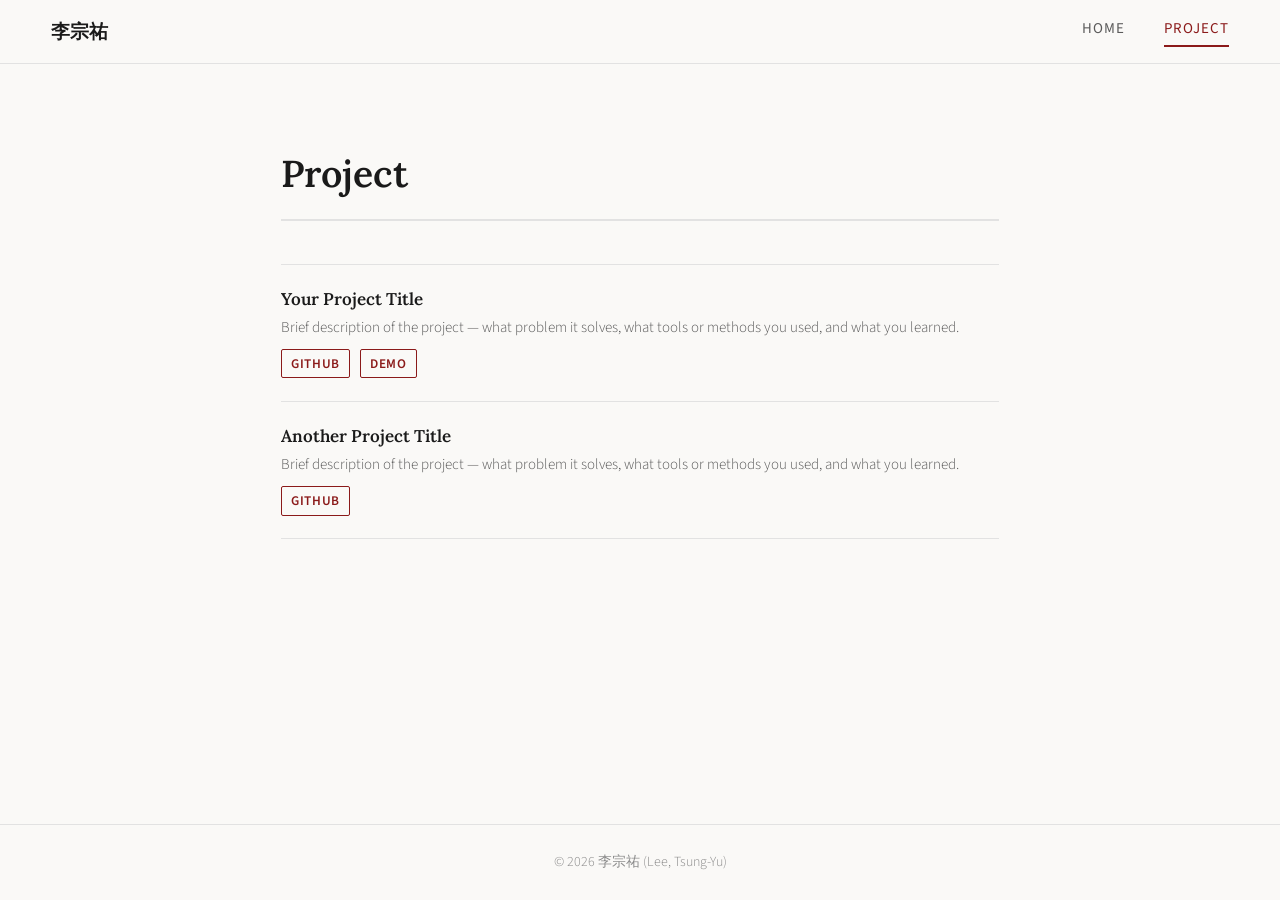
==== project.html @ 2915f581 "Initial Website updated" ====
<!DOCTYPE html>
<html lang="en">
<head>
  <meta charset="UTF-8" />
  <meta name="viewport" content="width=device-width, initial-scale=1.0" />
  <title>Project — 李宗祐</title>
  <link rel="stylesheet" href="style.css" />
  <link rel="preconnect" href="https://fonts.googleapis.com">
  <link href="https://fonts.googleapis.com/css2?family=Lora:ital,wght@0,400;0,600;1,400&family=Source+Sans+3:wght@300;400;600&display=swap" rel="stylesheet">
</head>
<body>

  <!-- NAV -->
  <header class="site-header">
    <a href="index.html" class="site-logo">李宗祐</a>
    <nav class="site-nav">
      <a href="index.html" class="nav-link">Home</a>
      <a href="project.html" class="nav-link active">Project</a>
    </nav>
  </header>

  <!-- MAIN CONTENT -->
  <main class="container page-content">
    <h1 class="page-title">Project</h1>

    <div class="pub-list">

      <!-- Project 1 -->
      <div class="pub-item">
        <p class="pub-title">Your Project Title</p>
        <p class="pub-authors">Brief description of the project — what problem it solves, what tools or methods you used, and what you learned.</p>
        <div class="pub-links">
          <a href="https://github.com/yourusername/project" class="pub-link" target="_blank">GitHub</a>
          <a href="#" class="pub-link">Demo</a>
        </div>
      </div>

      <!-- Project 2 -->
      <div class="pub-item">
        <p class="pub-title">Another Project Title</p>
        <p class="pub-authors">Brief description of the project — what problem it solves, what tools or methods you used, and what you learned.</p>
        <div class="pub-links">
          <a href="#" class="pub-link">GitHub</a>
        </div>
      </div>

    </div>
  </main>

  <!-- FOOTER -->
  <footer class="site-footer">
    <p>&copy; <span id="year"></span> 李宗祐 (Lee, Tsung-Yu)</p>
  </footer>

  <script>
    document.getElementById('year').textContent = new Date().getFullYear();
  </script>
</body>
</html>
---- style.css ----
/* ============================================================
   GLOBAL RESET & BASE
   ============================================================ */
*, *::before, *::after {
  box-sizing: border-box;
  margin: 0;
  padding: 0;
}

:root {
  --ink:        #1a1a1a;
  --ink-muted:  #5a5a5a;
  --ink-light:  #8a8a8a;
  --rule:       #e2e2e2;
  --accent:     #8b1a1a;   /* deep crimson — dignified, academic */
  --bg:         #faf9f7;   /* warm off-white, like good paper */
  --white:      #ffffff;

  --font-serif:  'Lora', Georgia, 'Times New Roman', serif;
  --font-sans:   'Source Sans 3', 'Helvetica Neue', Helvetica, sans-serif;

  --header-h:   64px;
  --max-w:      820px;
  --side-pad:   clamp(1.25rem, 5vw, 3rem);
}

html {
  font-size: 17px;
  scroll-behavior: smooth;
}

body {
  background: var(--bg);
  color: var(--ink);
  font-family: var(--font-sans);
  font-weight: 300;
  line-height: 1.75;
  min-height: 100vh;
  display: flex;
  flex-direction: column;
}

a {
  color: var(--accent);
  text-decoration: none;
}
a:hover { text-decoration: underline; }

img { max-width: 100%; display: block; }

/* ============================================================
   HEADER / NAV
   ============================================================ */
.site-header {
  position: sticky;
  top: 0;
  z-index: 100;
  background: var(--bg);
  border-bottom: 1px solid var(--rule);
  height: var(--header-h);
  display: flex;
  align-items: center;
  justify-content: space-between;
  padding: 0 var(--side-pad);
  max-width: 100%;
}

.site-logo {
  font-family: var(--font-serif);
  font-size: 1.1rem;
  font-weight: 600;
  color: var(--ink);
  letter-spacing: 0.01em;
  text-decoration: none;
  white-space: nowrap;
}
.site-logo:hover { color: var(--accent); text-decoration: none; }

.site-nav {
  display: flex;
  gap: clamp(1rem, 3vw, 2.25rem);
  align-items: center;
}

.nav-link {
  font-family: var(--font-sans);
  font-size: 0.88rem;
  font-weight: 400;
  letter-spacing: 0.07em;
  text-transform: uppercase;
  color: var(--ink-muted);
  text-decoration: none;
  padding-bottom: 2px;
  border-bottom: 2px solid transparent;
  transition: color 0.18s, border-color 0.18s;
}
.nav-link:hover,
.nav-link.active {
  color: var(--accent);
  border-bottom-color: var(--accent);
  text-decoration: none;
}

/* ============================================================
   LAYOUT CONTAINER
   ============================================================ */
.container {
  width: 100%;
  max-width: var(--max-w);
  margin: 0 auto;
  padding: clamp(2.5rem, 6vw, 5rem) var(--side-pad);
  flex: 1;
}

/* ============================================================
   PROFILE (HOME PAGE)
   ============================================================ */
.profile {
  display: grid;
  grid-template-columns: 200px 1fr;
  gap: 3.5rem;
  align-items: start;
}

@media (max-width: 640px) {
  .profile {
    grid-template-columns: 1fr;
    gap: 2rem;
  }
}

/* Photo */
.profile-photo-wrap {
  position: relative;
  width: 200px;
  height: 250px;
}

.profile-photo {
  width: 200px;
  height: 250px;
  object-fit: cover;
  border-radius: 6px;
  border: 3px solid var(--rule);
}

.profile-photo-placeholder {
  width: 200px;
  height: 250px;
  border-radius: 6px;
  background: var(--rule);
  border: 3px solid var(--rule);
  display: flex;
  align-items: center;
  justify-content: center;
  font-family: var(--font-serif);
  font-size: 2.5rem;
  font-weight: 600;
  color: var(--ink-light);
  letter-spacing: 0.05em;
}

/* Profile text */
.profile-name {
  font-family: var(--font-serif);
  font-size: clamp(1.75rem, 4vw, 2.4rem);
  font-weight: 600;
  line-height: 1.2;
  margin-bottom: 0.3rem;
  color: var(--ink);
}

.profile-title {
  font-family: var(--font-sans);
  font-size: 1rem;
  font-weight: 400;
  color: var(--accent);
  margin-bottom: 0.1rem;
}

.profile-org {
  font-family: var(--font-sans);
  font-size: 0.9rem;
  color: var(--ink-muted);
  margin-bottom: 1.6rem;
}

.profile-bio p {
  font-size: 1rem;
  color: var(--ink);
  margin-bottom: 0.9rem;
}
.profile-bio p:last-child { margin-bottom: 0; }

.inline-link {
  color: var(--accent);
  font-weight: 600;
  text-decoration: underline;
  text-underline-offset: 3px;
}

/* Social links */
.social-links {
  display: flex;
  gap: 1rem;
  margin-top: 1.8rem;
  flex-wrap: wrap;
}

.social-link {
  display: flex;
  align-items: center;
  justify-content: center;
  width: 38px;
  height: 38px;
  border: 1px solid var(--rule);
  border-radius: 50%;
  color: var(--ink-muted);
  transition: border-color 0.18s, color 0.18s, background 0.18s;
}
.social-link svg {
  width: 17px;
  height: 17px;
}
.social-link:hover {
  border-color: var(--accent);
  color: var(--accent);
  background: rgba(139,26,26,0.04);
  text-decoration: none;
}

/* ============================================================
   INNER PAGES
   ============================================================ */
.page-content { }

.page-title {
  font-family: var(--font-serif);
  font-size: clamp(1.6rem, 4vw, 2.2rem);
  font-weight: 600;
  color: var(--ink);
  margin-bottom: 2.5rem;
  padding-bottom: 0.75rem;
  border-bottom: 2px solid var(--rule);
}

.content-section {
  margin-bottom: 3rem;
}

.section-title {
  font-family: var(--font-sans);
  font-size: 0.78rem;
  font-weight: 600;
  letter-spacing: 0.12em;
  text-transform: uppercase;
  color: var(--ink-light);
  margin-bottom: 1.4rem;
}

/* Publication / item list */
.pub-list {
  display: flex;
  flex-direction: column;
  gap: 0;
}

.pub-item {
  padding: 1.3rem 0;
  border-bottom: 1px solid var(--rule);
}
.pub-item:first-child {
  border-top: 1px solid var(--rule);
}

.pub-title {
  font-family: var(--font-serif);
  font-size: 1rem;
  font-weight: 600;
  color: var(--ink);
  margin-bottom: 0.2rem;
  line-height: 1.45;
}

.pub-authors {
  font-size: 0.88rem;
  color: var(--ink-muted);
  margin-bottom: 0.15rem;
}

.pub-journal {
  font-size: 0.88rem;
  color: var(--ink-muted);
  margin-bottom: 0.5rem;
}

.pub-links {
  display: flex;
  gap: 0.6rem;
  flex-wrap: wrap;
  margin-top: 0.5rem;
}

.pub-link {
  display: inline-block;
  font-size: 0.78rem;
  font-weight: 600;
  letter-spacing: 0.05em;
  text-transform: uppercase;
  color: var(--accent);
  border: 1px solid var(--accent);
  border-radius: 2px;
  padding: 2px 9px;
  transition: background 0.15s, color 0.15s;
}
.pub-link:hover {
  background: var(--accent);
  color: var(--white);
  text-decoration: none;
}

/* ============================================================
   FOOTER
   ============================================================ */
.site-footer {
  border-top: 1px solid var(--rule);
  padding: 1.5rem var(--side-pad);
  text-align: center;
  font-size: 0.82rem;
  color: var(--ink-light);
  font-family: var(--font-sans);
}

/* ============================================================
   RESPONSIVE
   ============================================================ */
@media (max-width: 480px) {
  .site-nav {
    gap: 1rem;
  }
  .nav-link {
    font-size: 0.78rem;
  }
}
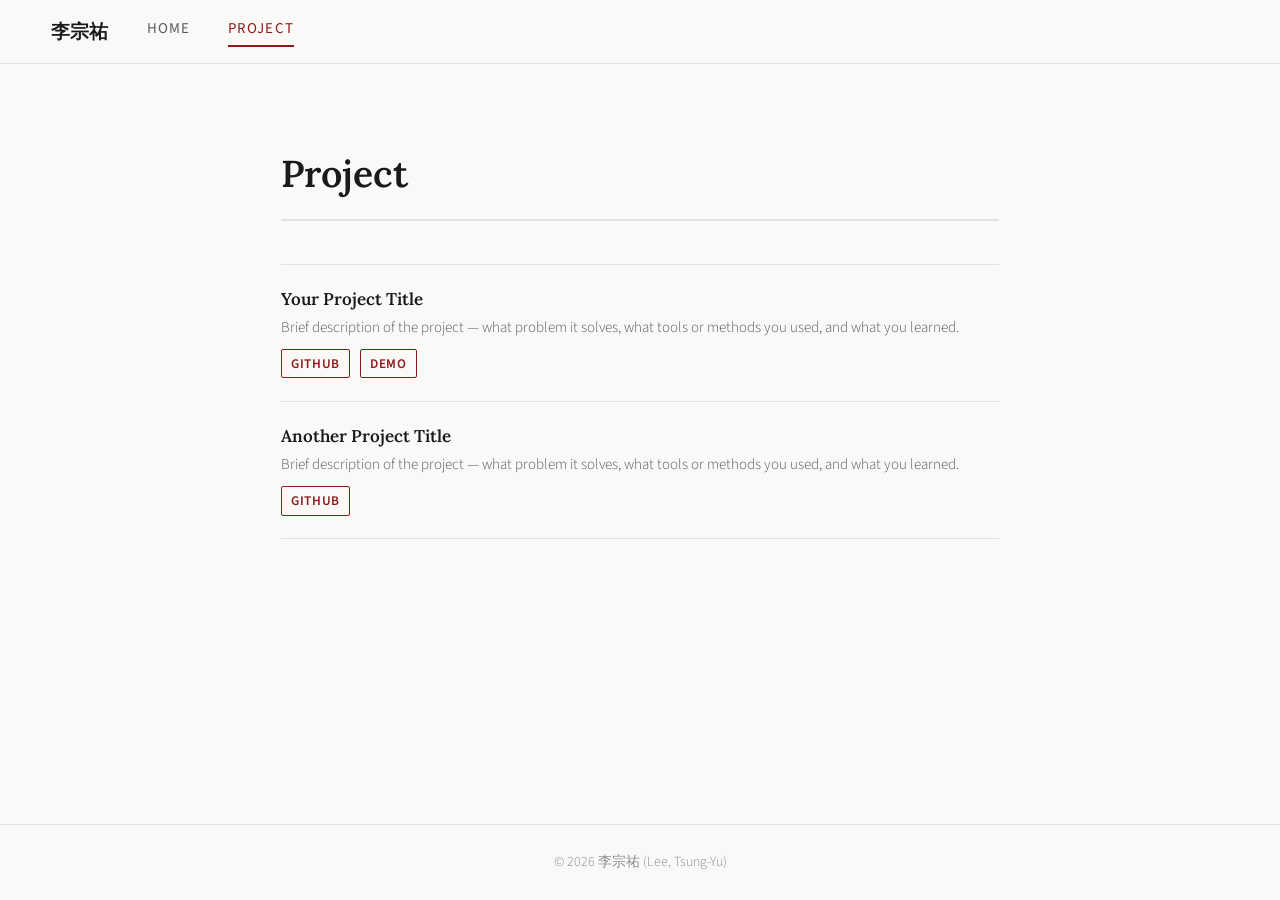
==== commit d19a7b4a: "website updated 20260609 15:53" ====
--- a/project.html
+++ b/project.html
@@ -12,8 +12,8 @@
 
   <!-- NAV -->
   <header class="site-header">
-    <a href="index.html" class="site-logo">李宗祐</a>
     <nav class="site-nav">
+      <a href="index.html" class="site-logo">李宗祐</a>
       <a href="index.html" class="nav-link">Home</a>
       <a href="project.html" class="nav-link active">Project</a>
     </nav>
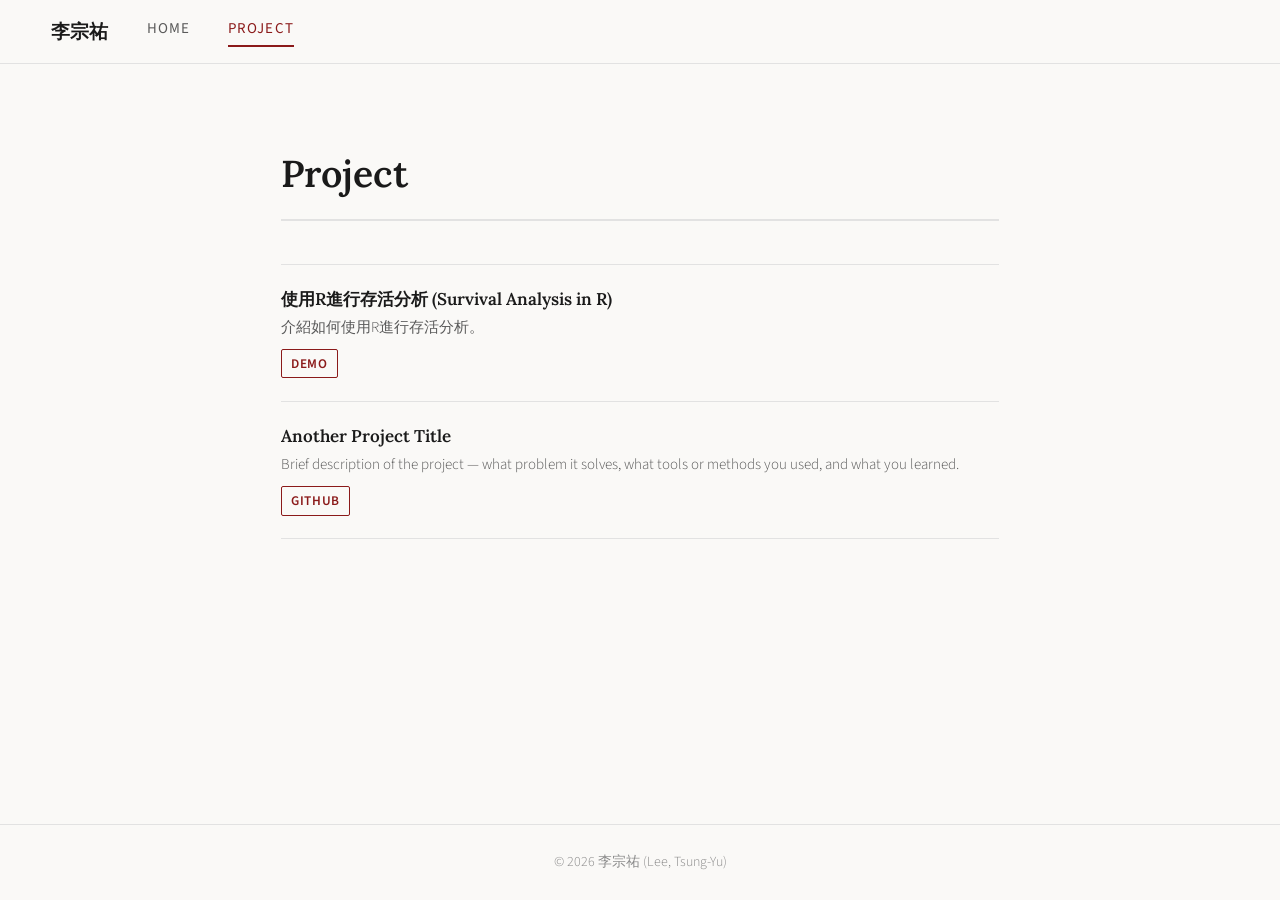
==== commit 007bba79: "Website updated 20260609 17:47" ====
--- a/project.html
+++ b/project.html
@@ -3,7 +3,7 @@
 <head>
   <meta charset="UTF-8" />
   <meta name="viewport" content="width=device-width, initial-scale=1.0" />
-  <title>Project — 李宗祐</title>
+  <title>Project</title>
   <link rel="stylesheet" href="style.css" />
   <link rel="preconnect" href="https://fonts.googleapis.com">
   <link href="https://fonts.googleapis.com/css2?family=Lora:ital,wght@0,400;0,600;1,400&family=Source+Sans+3:wght@300;400;600&display=swap" rel="stylesheet">
@@ -27,11 +27,10 @@
 
       <!-- Project 1 -->
       <div class="pub-item">
-        <p class="pub-title">Your Project Title</p>
-        <p class="pub-authors">Brief description of the project — what problem it solves, what tools or methods you used, and what you learned.</p>
+        <p class="pub-title">使用R進行存活分析 (Survival Analysis in R)</p>
+        <p class="pub-authors">介紹如何使用R進行存活分析。</p>
         <div class="pub-links">
-          <a href="https://github.com/yourusername/project" class="pub-link" target="_blank">GitHub</a>
-          <a href="#" class="pub-link">Demo</a>
+          <a href="projects/Survival Analysis/Survival Analysis.html" class="pub-link">Demo</a>
         </div>
       </div>
 
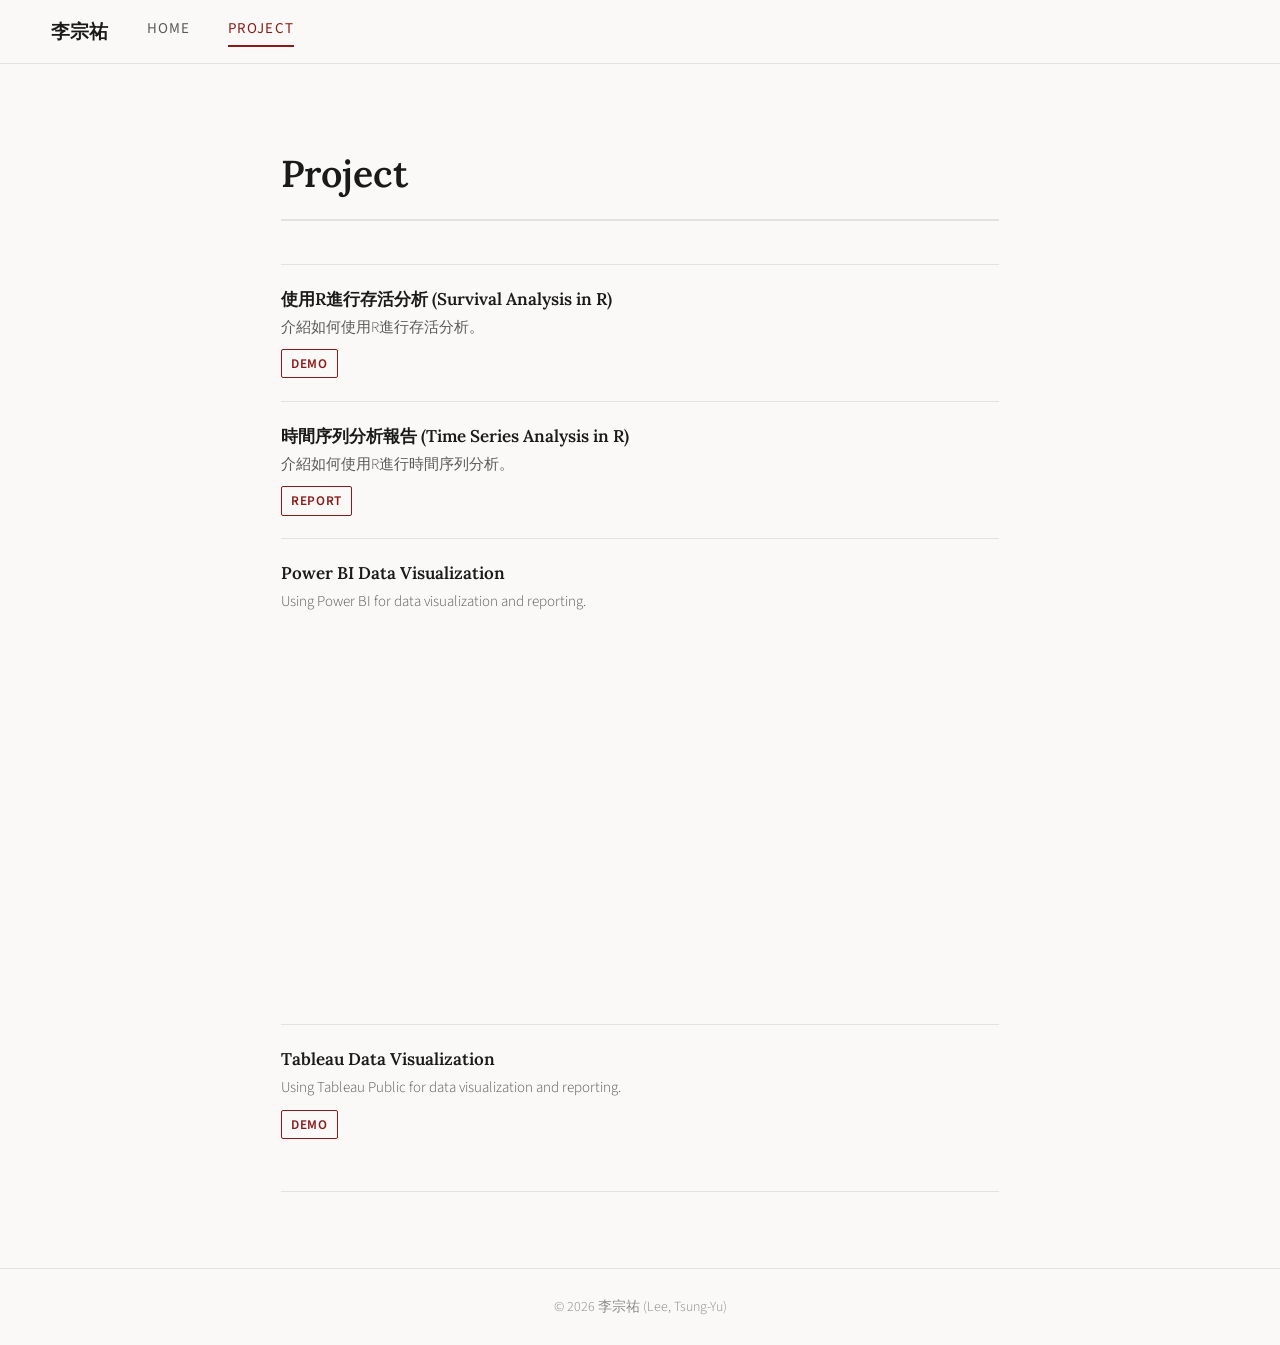
==== commit 8e45d497: "website updated 20260614 22:34" ====
--- a/project.html
+++ b/project.html
@@ -30,19 +30,39 @@
         <p class="pub-title">使用R進行存活分析 (Survival Analysis in R)</p>
         <p class="pub-authors">介紹如何使用R進行存活分析。</p>
         <div class="pub-links">
-          <a href="projects/Survival Analysis/Survival Analysis.html" class="pub-link">Demo</a>
+          <a href="projects/SurvivalAnalysis/SurvivalAnalysis.html" class="pub-link">Demo</a>
         </div>
       </div>
 
+
       <!-- Project 2 -->
       <div class="pub-item">
-        <p class="pub-title">Another Project Title</p>
-        <p class="pub-authors">Brief description of the project — what problem it solves, what tools or methods you used, and what you learned.</p>
+        <p class="pub-title">時間序列分析報告 (Time Series Analysis in R)</p>
+        <p class="pub-authors">介紹如何使用R進行時間序列分析。</p>
         <div class="pub-links">
-          <a href="#" class="pub-link">GitHub</a>
+          <a href="projects/TimeSeriesAnalysis/來台觀光人口與一般垃圾處理量的關係.pdf" class="pub-link">Report</a>
         </div>
       </div>
 
+      <!-- Project 3 -->
+      <div class="pub-item">
+        <p class="pub-title">Power BI Data Visualization</p>
+        <p class="pub-authors">Using Power BI for data visualization and reporting.</p>
+          <iframe title="covid19" width="600" height="373.5" src="https://app.powerbi.com/view?r=eyJrIjoiNGNhYzg0ZDktNDg0NS00MTU5LWE5NzUtZjc3MTlhMDdiYmE4IiwidCI6ImMyZTc3NTNmLWFhMDUtNGFiYy04YzAyLTI5M2FkMTIyY2ExOSIsImMiOjEwfQ%3D%3D" frameborder="0" allowFullScreen="true"></iframe>
+      </div>
+
+      <!-- Project 4 -->
+      <div class="pub-item">
+        <p class="pub-title">Tableau Data Visualization</p>
+        <p class="pub-authors">Using Tableau Public for data visualization and reporting.</p>
+        <div class="pub-links">
+          <a href="https://public.tableau.com/app/profile/.52214458" class="pub-link">Demo</a>
+        </div>
+        <br />
+        <div class='tableauPlaceholder' id='viz1781445654282' style='position: relative'><noscript><a href='#'><img alt=' ' src='https:&#47;&#47;public.tableau.com&#47;static&#47;images&#47;20&#47;20211118_16372251060120&#47;1&#47;1_rss.png' style='border: none' /></a></noscript><object class='tableauViz'  style='display:none;'><param name='host_url' value='https%3A%2F%2Fpublic.tableau.com%2F' /> <param name='embed_code_version' value='3' /> <param name='site_root' value='' /><param name='name' value='20211118_16372251060120&#47;1' /><param name='tabs' value='yes' /><param name='toolbar' value='yes' /><param name='static_image' value='https:&#47;&#47;public.tableau.com&#47;static&#47;images&#47;20&#47;20211118_16372251060120&#47;1&#47;1.png' /> <param name='animate_transition' value='yes' /><param name='display_static_image' value='yes' /><param name='display_spinner' value='yes' /><param name='display_overlay' value='yes' /><param name='display_count' value='yes' /><param name='language' value='zh-TW' /></object></div>                <script type='text/javascript'>                    var divElement = document.getElementById('viz1781445654282');                    var vizElement = divElement.getElementsByTagName('object')[0];                    if ( divElement.offsetWidth > 800 ) { vizElement.style.width='100%';vizElement.style.height=(divElement.offsetWidth*0.75)+'px';} else if ( divElement.offsetWidth > 500 ) { vizElement.style.width='100%';vizElement.style.height=(divElement.offsetWidth*0.75)+'px';} else { vizElement.style.width='100%';vizElement.style.minHeight='1300px';vizElement.style.maxHeight=(divElement.offsetWidth*1.77)+'px';}                     var scriptElement = document.createElement('script');                    scriptElement.src = 'https://public.tableau.com/javascripts/api/viz_v1.js';                    vizElement.parentNode.insertBefore(scriptElement, vizElement);                </script>
+      
+      <div class='tableauPlaceholder' id='viz1781445805632' style='position: relative'><noscript><a href='#'><img alt=' ' src='https:&#47;&#47;public.tableau.com&#47;static&#47;images&#47;88&#47;88_16631680950360&#47;11&#47;1_rss.png' style='border: none' /></a></noscript><object class='tableauViz'  style='display:none;'><param name='host_url' value='https%3A%2F%2Fpublic.tableau.com%2F' /> <param name='embed_code_version' value='3' /> <param name='site_root' value='' /><param name='name' value='88_16631680950360&#47;11' /><param name='tabs' value='yes' /><param name='toolbar' value='yes' /><param name='static_image' value='https:&#47;&#47;public.tableau.com&#47;static&#47;images&#47;88&#47;88_16631680950360&#47;11&#47;1.png' /> <param name='animate_transition' value='yes' /><param name='display_static_image' value='yes' /><param name='display_spinner' value='yes' /><param name='display_overlay' value='yes' /><param name='display_count' value='yes' /><param name='language' value='zh-TW' /></object></div>                <script type='text/javascript'>                    var divElement = document.getElementById('viz1781445805632');                    var vizElement = divElement.getElementsByTagName('object')[0];                    vizElement.style.width='100%';vizElement.style.height=(divElement.offsetWidth*0.75)+'px';                    var scriptElement = document.createElement('script');                    scriptElement.src = 'https://public.tableau.com/javascripts/api/viz_v1.js';                    vizElement.parentNode.insertBefore(scriptElement, vizElement);                </script>
+      </div>
     </div>
   </main>
 
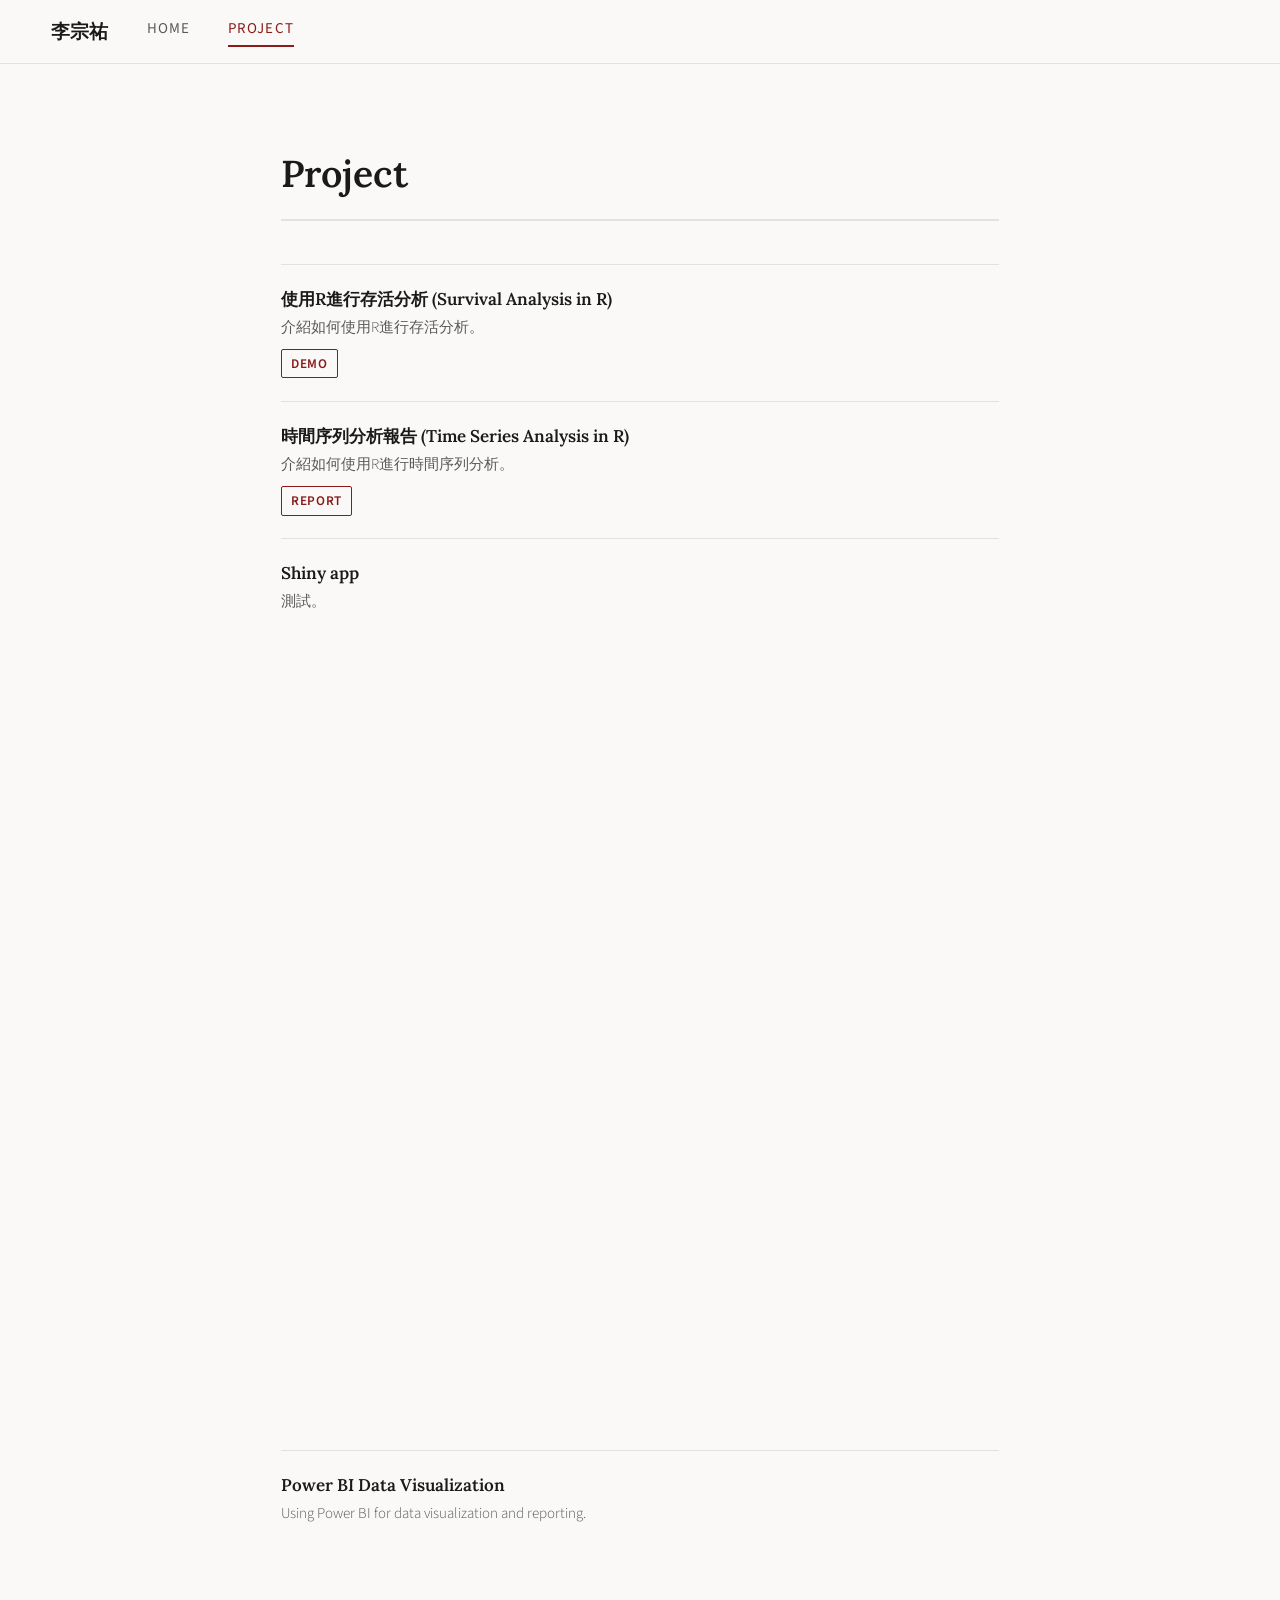
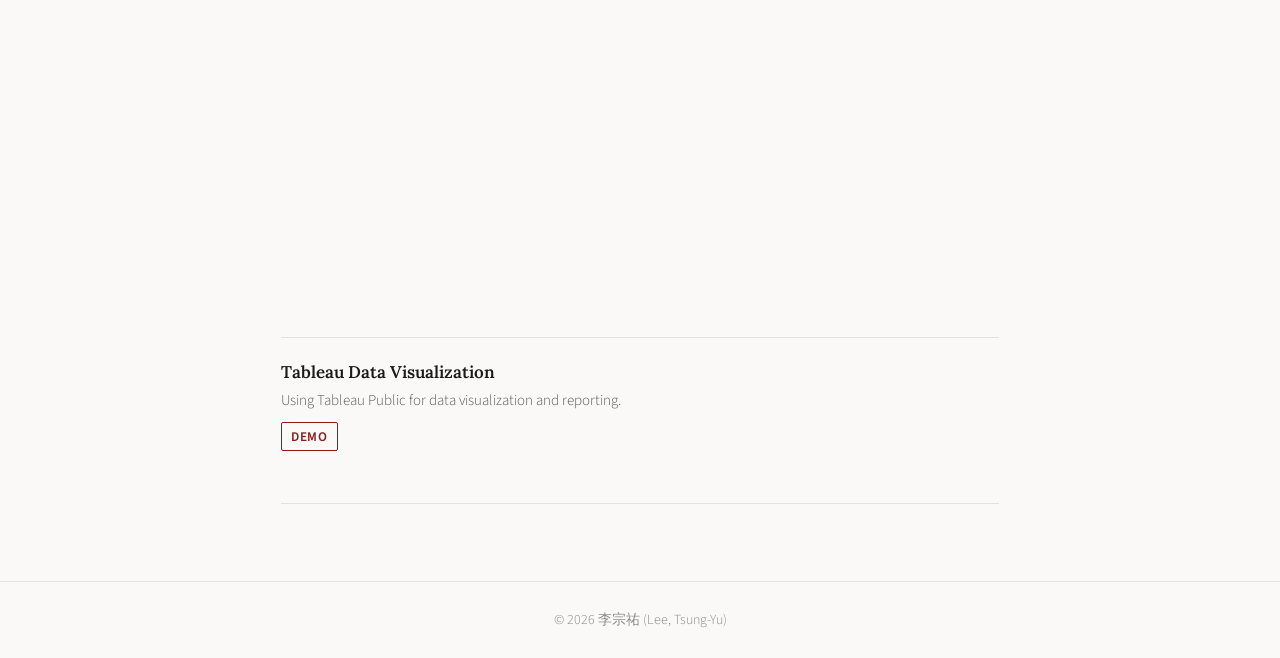
==== commit 888761b4: "file updated 20260615 21:19" ====
--- a/project.html
+++ b/project.html
@@ -44,6 +44,19 @@
         </div>
       </div>
 
+
+      <!-- Project 3 -->
+      <div class="pub-item">
+        <p class="pub-title">Shiny app </p>
+        <p class="pub-authors">測試。</p>
+        <iframe 
+  src="https://019ec691-2c7e-9901-1617-bf574b4a0a5e.share.connect.posit.cloud"
+  width="100%"
+  height="800px"
+  style="border:none;">
+</iframe>
+      </div>
+
       <!-- Project 3 -->
       <div class="pub-item">
         <p class="pub-title">Power BI Data Visualization</p>
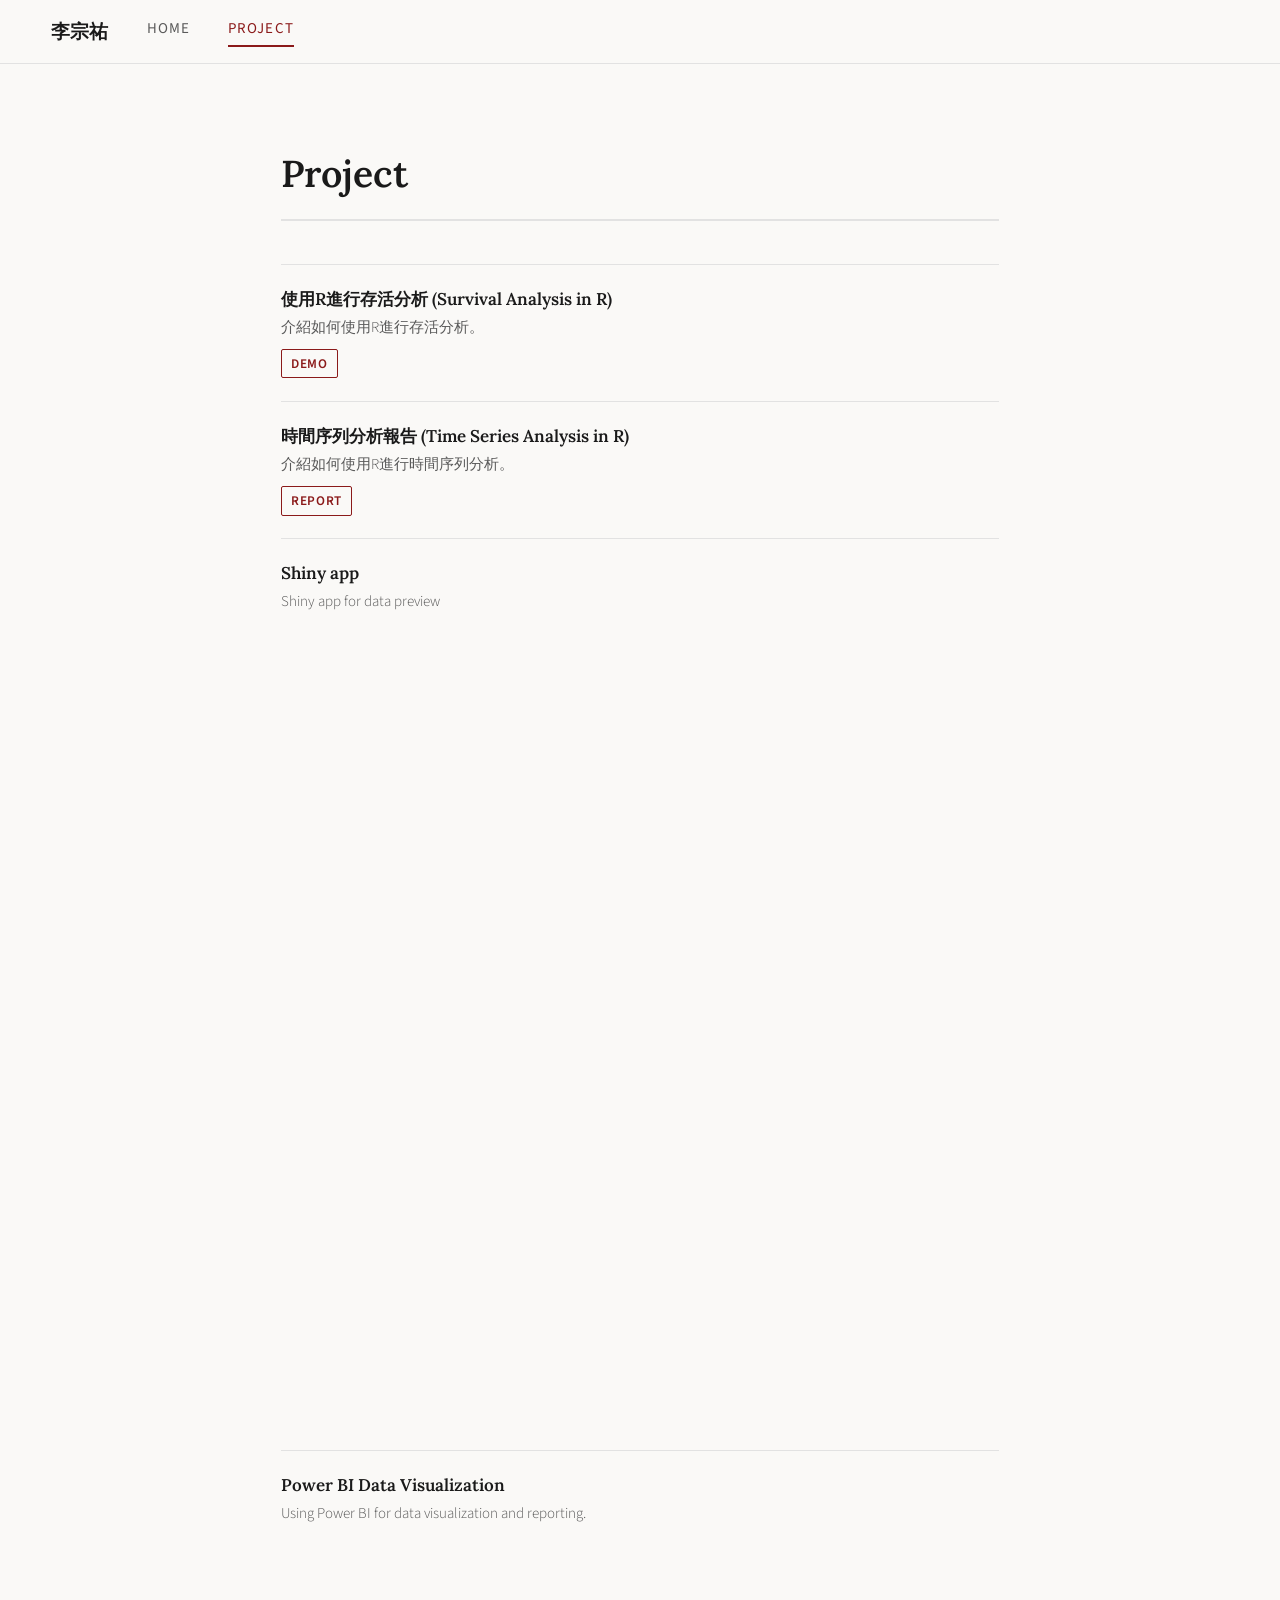
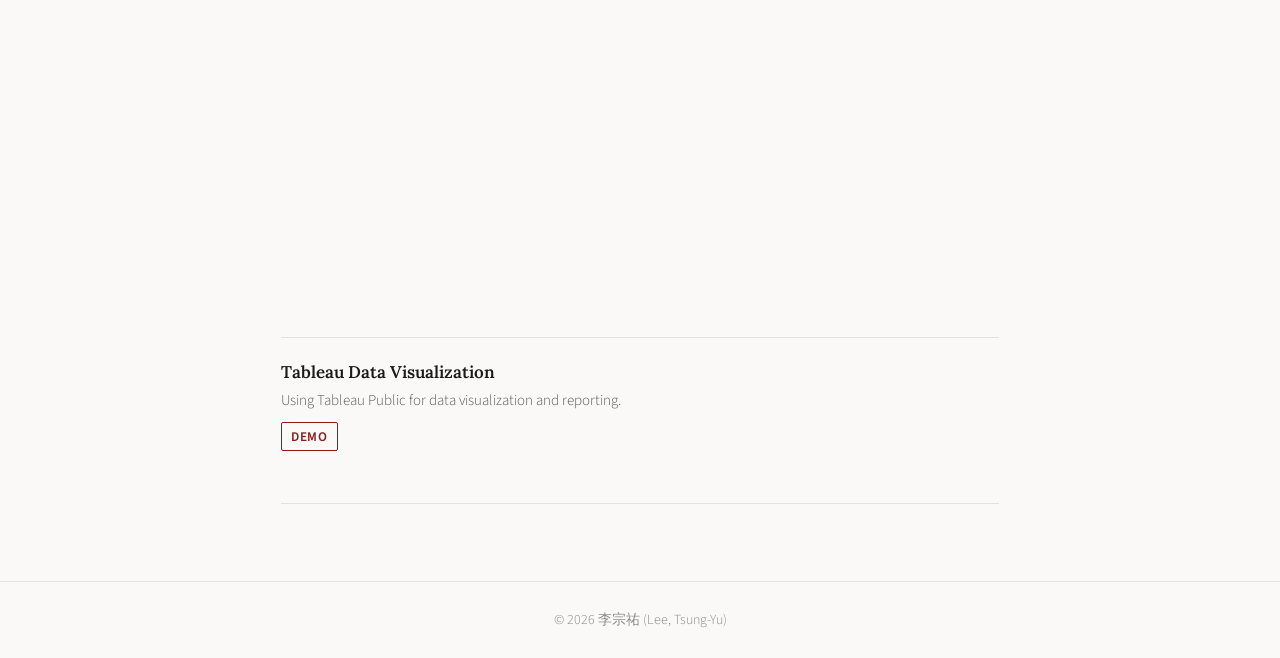
==== commit e8df4e2a: "files updated 20260623 19:38" ====
--- a/project.html
+++ b/project.html
@@ -48,9 +48,9 @@
       <!-- Project 3 -->
       <div class="pub-item">
         <p class="pub-title">Shiny app </p>
-        <p class="pub-authors">測試。</p>
+        <p class="pub-authors">Shiny app for data preview</p>
         <iframe 
-  src="https://019ec691-2c7e-9901-1617-bf574b4a0a5e.share.connect.posit.cloud"
+  src="https://019ecb74-3f72-1e7b-a022-d12f3725f8d4.share.connect.posit.cloud/"
   width="100%"
   height="800px"
   style="border:none;">
@@ -61,7 +61,7 @@
       <div class="pub-item">
         <p class="pub-title">Power BI Data Visualization</p>
         <p class="pub-authors">Using Power BI for data visualization and reporting.</p>
-          <iframe title="covid19" width="600" height="373.5" src="https://app.powerbi.com/view?r=eyJrIjoiNGNhYzg0ZDktNDg0NS00MTU5LWE5NzUtZjc3MTlhMDdiYmE4IiwidCI6ImMyZTc3NTNmLWFhMDUtNGFiYy04YzAyLTI5M2FkMTIyY2ExOSIsImMiOjEwfQ%3D%3D" frameborder="0" allowFullScreen="true"></iframe>
+          <iframe title="Project - Data Professional Survey" width="600" height="373.5" src="https://app.powerbi.com/view?r=eyJrIjoiMzVkYjYzNTAtYjk0NC00NGNlLTgwZDMtMzBhMTkyMDU3NmY0IiwidCI6ImMyZTc3NTNmLWFhMDUtNGFiYy04YzAyLTI5M2FkMTIyY2ExOSIsImMiOjEwfQ%3D%3D" frameborder="0" allowFullScreen="true"></iframe>
       </div>
 
       <!-- Project 4 -->
@@ -74,8 +74,6 @@
         <br />
         <div class='tableauPlaceholder' id='viz1781445654282' style='position: relative'><noscript><a href='#'><img alt=' ' src='https:&#47;&#47;public.tableau.com&#47;static&#47;images&#47;20&#47;20211118_16372251060120&#47;1&#47;1_rss.png' style='border: none' /></a></noscript><object class='tableauViz'  style='display:none;'><param name='host_url' value='https%3A%2F%2Fpublic.tableau.com%2F' /> <param name='embed_code_version' value='3' /> <param name='site_root' value='' /><param name='name' value='20211118_16372251060120&#47;1' /><param name='tabs' value='yes' /><param name='toolbar' value='yes' /><param name='static_image' value='https:&#47;&#47;public.tableau.com&#47;static&#47;images&#47;20&#47;20211118_16372251060120&#47;1&#47;1.png' /> <param name='animate_transition' value='yes' /><param name='display_static_image' value='yes' /><param name='display_spinner' value='yes' /><param name='display_overlay' value='yes' /><param name='display_count' value='yes' /><param name='language' value='zh-TW' /></object></div>                <script type='text/javascript'>                    var divElement = document.getElementById('viz1781445654282');                    var vizElement = divElement.getElementsByTagName('object')[0];                    if ( divElement.offsetWidth > 800 ) { vizElement.style.width='100%';vizElement.style.height=(divElement.offsetWidth*0.75)+'px';} else if ( divElement.offsetWidth > 500 ) { vizElement.style.width='100%';vizElement.style.height=(divElement.offsetWidth*0.75)+'px';} else { vizElement.style.width='100%';vizElement.style.minHeight='1300px';vizElement.style.maxHeight=(divElement.offsetWidth*1.77)+'px';}                     var scriptElement = document.createElement('script');                    scriptElement.src = 'https://public.tableau.com/javascripts/api/viz_v1.js';                    vizElement.parentNode.insertBefore(scriptElement, vizElement);                </script>
       
-      <div class='tableauPlaceholder' id='viz1781445805632' style='position: relative'><noscript><a href='#'><img alt=' ' src='https:&#47;&#47;public.tableau.com&#47;static&#47;images&#47;88&#47;88_16631680950360&#47;11&#47;1_rss.png' style='border: none' /></a></noscript><object class='tableauViz'  style='display:none;'><param name='host_url' value='https%3A%2F%2Fpublic.tableau.com%2F' /> <param name='embed_code_version' value='3' /> <param name='site_root' value='' /><param name='name' value='88_16631680950360&#47;11' /><param name='tabs' value='yes' /><param name='toolbar' value='yes' /><param name='static_image' value='https:&#47;&#47;public.tableau.com&#47;static&#47;images&#47;88&#47;88_16631680950360&#47;11&#47;1.png' /> <param name='animate_transition' value='yes' /><param name='display_static_image' value='yes' /><param name='display_spinner' value='yes' /><param name='display_overlay' value='yes' /><param name='display_count' value='yes' /><param name='language' value='zh-TW' /></object></div>                <script type='text/javascript'>                    var divElement = document.getElementById('viz1781445805632');                    var vizElement = divElement.getElementsByTagName('object')[0];                    vizElement.style.width='100%';vizElement.style.height=(divElement.offsetWidth*0.75)+'px';                    var scriptElement = document.createElement('script');                    scriptElement.src = 'https://public.tableau.com/javascripts/api/viz_v1.js';                    vizElement.parentNode.insertBefore(scriptElement, vizElement);                </script>
-      </div>
     </div>
   </main>
 
